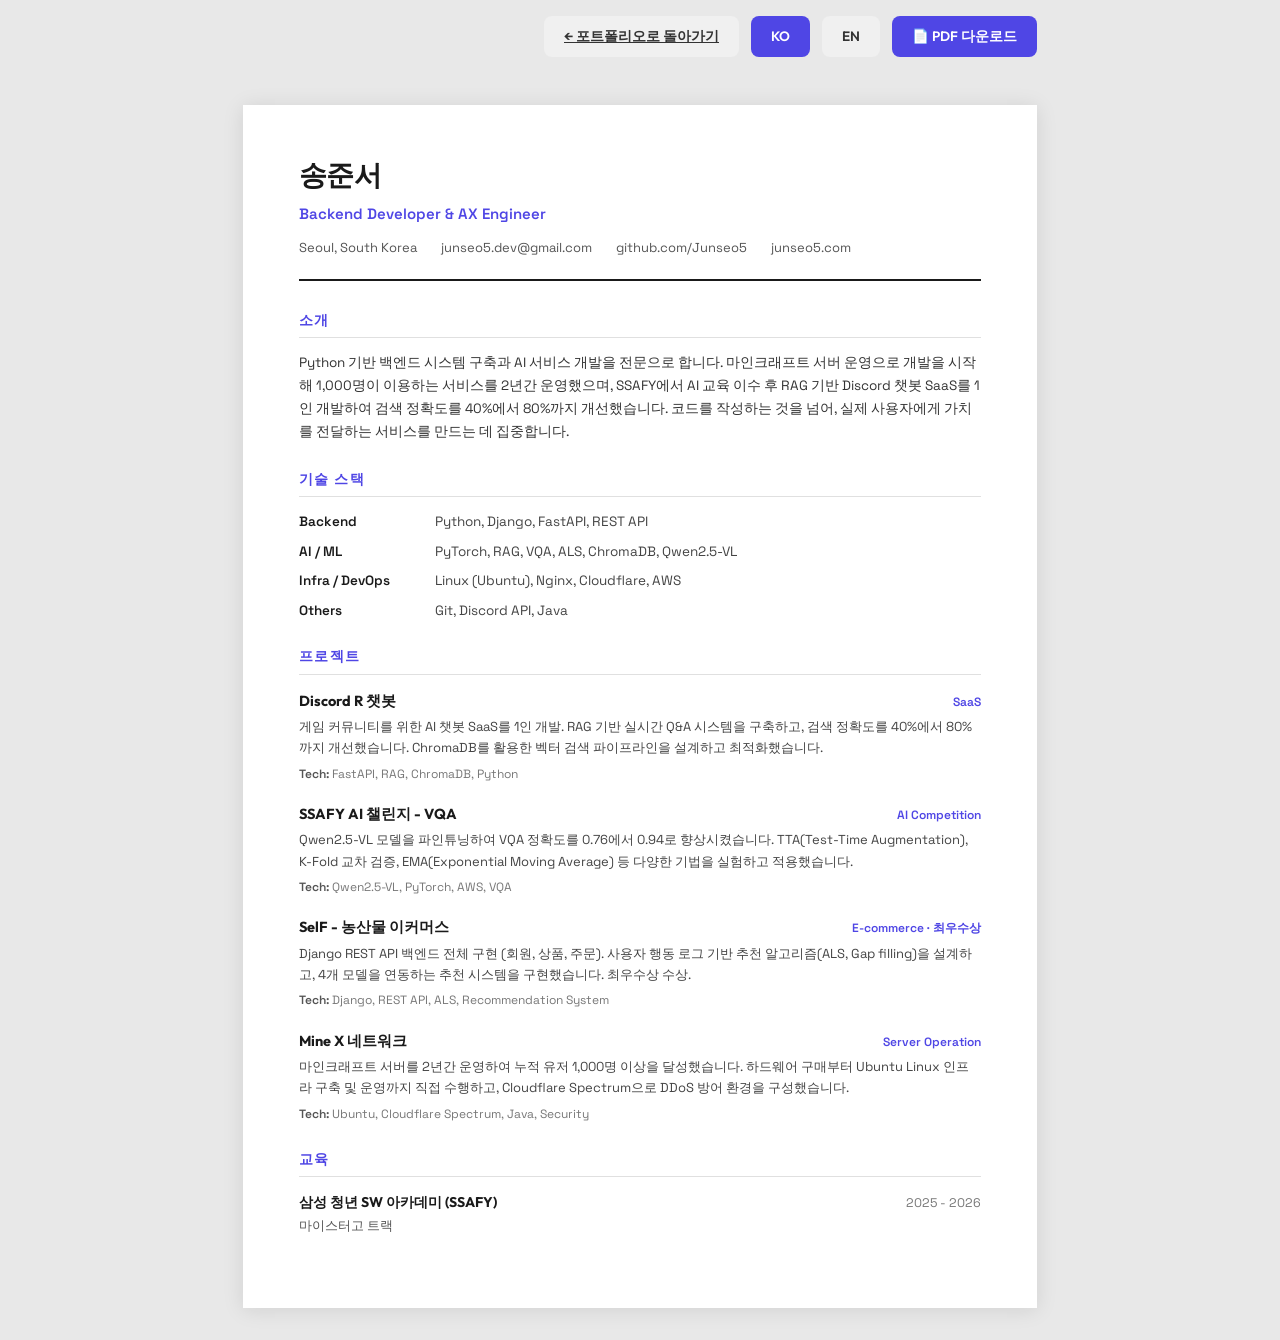
==== resume.html @ 919096f7 "feat(resume): 이력서 다운로드 페이지 및 버튼 추가 - A4 문서 형태의 이력서 페이지 (resume.html) 추가 - 한국어/영어 전환 및 PDF 인쇄 최적화 지원 " ====
<!DOCTYPE html>
<html lang="ko">
<head>
    <meta charset="UTF-8">
    <meta name="viewport" content="width=device-width, initial-scale=1.0">
    <title>송준서 | 이력서</title>
    <link rel="preconnect" href="https://fonts.googleapis.com">
    <link rel="preconnect" href="https://fonts.gstatic.com" crossorigin>
    <link href="https://fonts.googleapis.com/css2?family=Outfit:wght@400;600;700;800&family=Space+Grotesk:wght@400;500;600&display=swap" rel="stylesheet">
    <style>
        /* 이력서 문서 스타일 */
        *, *::before, *::after {
            margin: 0;
            padding: 0;
            box-sizing: border-box;
        }

        body {
            font-family: 'Space Grotesk', sans-serif;
            color: #1a1a1a;
            background: #e8e8e8;
            line-height: 1.6;
            -webkit-font-smoothing: antialiased;
        }

        h1, h2, h3 {
            font-family: 'Outfit', sans-serif;
        }

        /* 문서 컨테이너 - A4 비율 */
        .document {
            max-width: 794px;
            margin: 2rem auto;
            background: #fff;
            box-shadow: 0 2px 20px rgba(0,0,0,0.1);
            padding: 48px 56px;
        }

        /* 상단 액션 바 */
        .action-bar {
            max-width: 794px;
            margin: 0 auto 0;
            padding: 1rem 0;
            display: flex;
            justify-content: flex-end;
            gap: 0.75rem;
        }

        .action-btn {
            display: inline-flex;
            align-items: center;
            gap: 0.5rem;
            padding: 0.6rem 1.25rem;
            border: none;
            border-radius: 8px;
            font-family: 'Outfit', sans-serif;
            font-weight: 600;
            font-size: 0.85rem;
            cursor: pointer;
            transition: all 0.2s;
        }

        .btn-download {
            background: #4f46e5;
            color: #fff;
        }

        .btn-download:hover {
            background: #4338ca;
        }

        .btn-back {
            background: #f0f0f0;
            color: #333;
        }

        .btn-back:hover {
            background: #e0e0e0;
        }

        .btn-lang {
            background: #f0f0f0;
            color: #333;
        }

        .btn-lang:hover {
            background: #e0e0e0;
        }

        .btn-lang.active {
            background: #4f46e5;
            color: #fff;
        }

        /* 헤더 영역 */
        .resume-header {
            border-bottom: 2px solid #1a1a1a;
            padding-bottom: 20px;
            margin-bottom: 28px;
        }

        .resume-name {
            font-size: 28px;
            font-weight: 800;
            letter-spacing: -0.02em;
            margin-bottom: 4px;
        }

        .resume-role {
            font-size: 15px;
            font-weight: 600;
            color: #4f46e5;
            margin-bottom: 12px;
        }

        .resume-contact {
            display: flex;
            flex-wrap: wrap;
            gap: 8px 24px;
            font-size: 13px;
            color: #555;
        }

        .resume-contact a {
            color: #555;
            text-decoration: none;
        }

        .resume-contact a:hover {
            color: #4f46e5;
        }

        /* 섹션 스타일 */
        .resume-section {
            margin-bottom: 24px;
        }

        .resume-section-title {
            font-size: 14px;
            font-weight: 700;
            text-transform: uppercase;
            letter-spacing: 0.1em;
            color: #4f46e5;
            border-bottom: 1px solid #e0e0e0;
            padding-bottom: 6px;
            margin-bottom: 14px;
        }

        /* 소개 */
        .resume-summary p {
            font-size: 13.5px;
            color: #333;
            line-height: 1.7;
        }

        /* 기술 스택 */
        .resume-skills-grid {
            display: grid;
            grid-template-columns: 120px 1fr;
            gap: 8px 16px;
            font-size: 13.5px;
        }

        .resume-skill-category {
            font-weight: 600;
            color: #1a1a1a;
        }

        .resume-skill-items {
            color: #444;
        }

        /* 프로젝트 */
        .resume-project {
            margin-bottom: 18px;
        }

        .resume-project:last-child {
            margin-bottom: 0;
        }

        .resume-project-header {
            display: flex;
            justify-content: space-between;
            align-items: baseline;
            margin-bottom: 4px;
        }

        .resume-project-title {
            font-size: 14.5px;
            font-weight: 700;
            color: #1a1a1a;
        }

        .resume-project-type {
            font-size: 12px;
            font-weight: 600;
            color: #4f46e5;
        }

        .resume-project-desc {
            font-size: 13px;
            color: #444;
            line-height: 1.65;
            margin-bottom: 6px;
        }

        .resume-project-tech {
            font-size: 12px;
            color: #777;
        }

        .resume-project-tech strong {
            color: #555;
            font-weight: 600;
        }

        /* 경험/교육 */
        .resume-item {
            margin-bottom: 14px;
        }

        .resume-item:last-child {
            margin-bottom: 0;
        }

        .resume-item-header {
            display: flex;
            justify-content: space-between;
            align-items: baseline;
            margin-bottom: 2px;
        }

        .resume-item-title {
            font-size: 14px;
            font-weight: 700;
            color: #1a1a1a;
        }

        .resume-item-date {
            font-size: 12.5px;
            color: #777;
            white-space: nowrap;
        }

        .resume-item-sub {
            font-size: 13px;
            color: #555;
            margin-bottom: 4px;
        }

        .resume-item-desc {
            font-size: 13px;
            color: #444;
            line-height: 1.6;
        }

        .resume-item-desc li {
            list-style: none;
            padding-left: 14px;
            position: relative;
        }

        .resume-item-desc li::before {
            content: '\2022';
            position: absolute;
            left: 0;
            color: #999;
        }

        /* 인쇄 스타일 */
        @media print {
            body {
                background: #fff;
            }

            .action-bar {
                display: none !important;
            }

            .document {
                margin: 0;
                padding: 40px 48px;
                box-shadow: none;
                max-width: none;
            }

            .resume-section {
                break-inside: avoid;
            }

            .resume-project {
                break-inside: avoid;
            }

            a {
                color: inherit !important;
            }

            @page {
                size: A4;
                margin: 12mm 8mm;
            }
        }

        /* 모바일 반응형 */
        @media (max-width: 600px) {
            .document {
                margin: 0;
                padding: 24px 20px;
                box-shadow: none;
            }

            .action-bar {
                padding: 0.75rem 20px;
                flex-wrap: wrap;
            }

            .resume-contact {
                flex-direction: column;
                gap: 4px;
            }

            .resume-skills-grid {
                grid-template-columns: 1fr;
                gap: 4px;
            }

            .resume-project-header {
                flex-direction: column;
                gap: 2px;
            }

            .resume-item-header {
                flex-direction: column;
                gap: 2px;
            }
        }

        /* 언어 전환 */
        [data-lang-content="en"] { display: none; }
        [data-lang-content="ko"] { display: block; }
        span[data-lang-content="ko"],
        a[data-lang-content="ko"] { display: inline; }
        span[data-lang-content="en"],
        a[data-lang-content="en"] { display: none; }

        body.lang-en [data-lang-content="en"] { display: block; }
        body.lang-en [data-lang-content="ko"] { display: none; }
        body.lang-en span[data-lang-content="en"],
        body.lang-en a[data-lang-content="en"] { display: inline; }
        body.lang-en span[data-lang-content="ko"],
        body.lang-en a[data-lang-content="ko"] { display: none; }
    </style>
</head>
<body>
    <!-- 액션 바 (인쇄 시 숨김) -->
    <div class="action-bar">
        <a href="./index.html" class="action-btn btn-back" id="backBtn">
            <span data-lang-content="ko">&#8592; 포트폴리오로 돌아가기</span>
            <span data-lang-content="en">&#8592; Back to Portfolio</span>
        </a>
        <button class="action-btn btn-lang" id="langKo" onclick="setLang('ko')">KO</button>
        <button class="action-btn btn-lang" id="langEn" onclick="setLang('en')">EN</button>
        <button class="action-btn btn-download" onclick="window.print()">
            <span data-lang-content="ko">&#128196; PDF 다운로드</span>
            <span data-lang-content="en">&#128196; Download PDF</span>
        </button>
    </div>

    <div class="document">
        <!-- 헤더 -->
        <header class="resume-header">
            <h1 class="resume-name">
                <span data-lang-content="ko">송준서</span>
                <span data-lang-content="en">Junseo Song</span>
            </h1>
            <p class="resume-role">Backend Developer & AX Engineer</p>
            <div class="resume-contact">
                <span>Seoul, South Korea</span>
                <a href="mailto:junseo5.dev@gmail.com">junseo5.dev@gmail.com</a>
                <a href="https://github.com/Junseo5" target="_blank" rel="noopener noreferrer">github.com/Junseo5</a>
                <a href="https://junseo5.com" target="_blank" rel="noopener noreferrer">junseo5.com</a>
            </div>
        </header>

        <!-- 소개 -->
        <section class="resume-section">
            <h2 class="resume-section-title">
                <span data-lang-content="ko">소개</span>
                <span data-lang-content="en">Summary</span>
            </h2>
            <div class="resume-summary">
                <p data-lang-content="ko">
                    Python 기반 백엔드 시스템 구축과 AI 서비스 개발을 전문으로 합니다. 마인크래프트 서버 운영으로 개발을 시작해 1,000명이 이용하는 서비스를 2년간 운영했으며, SSAFY에서 AI 교육 이수 후 RAG 기반 Discord 챗봇 SaaS를 1인 개발하여 검색 정확도를 40%에서 80%까지 개선했습니다. 코드를 작성하는 것을 넘어, 실제 사용자에게 가치를 전달하는 서비스를 만드는 데 집중합니다.
                </p>
                <p data-lang-content="en">
                    I specialize in building Python backend systems and AI-powered services. I started coding by running a Minecraft server that grew to over 1,000 users across two years. After completing an AI curriculum at SSAFY, I built a RAG-based Discord chatbot SaaS as a solo developer, improving search accuracy from 40% to 80%. I focus not just on writing code, but on shipping services that deliver real value to users.
                </p>
            </div>
        </section>

        <!-- 기술 스택 -->
        <section class="resume-section">
            <h2 class="resume-section-title">
                <span data-lang-content="ko">기술 스택</span>
                <span data-lang-content="en">Skills</span>
            </h2>
            <div class="resume-skills-grid">
                <span class="resume-skill-category">Backend</span>
                <span class="resume-skill-items">Python, Django, FastAPI, REST API</span>

                <span class="resume-skill-category">AI / ML</span>
                <span class="resume-skill-items">PyTorch, RAG, VQA, ALS, ChromaDB, Qwen2.5-VL</span>

                <span class="resume-skill-category">Infra / DevOps</span>
                <span class="resume-skill-items">Linux (Ubuntu), Nginx, Cloudflare, AWS</span>

                <span class="resume-skill-category">Others</span>
                <span class="resume-skill-items">Git, Discord API, Java</span>
            </div>
        </section>

        <!-- 프로젝트 -->
        <section class="resume-section">
            <h2 class="resume-section-title">
                <span data-lang-content="ko">프로젝트</span>
                <span data-lang-content="en">Projects</span>
            </h2>

            <!-- Discord R 챗봇 -->
            <div class="resume-project">
                <div class="resume-project-header">
                    <h3 class="resume-project-title">
                        <span data-lang-content="ko">Discord R 챗봇</span>
                        <span data-lang-content="en">Discord R Chatbot</span>
                    </h3>
                    <span class="resume-project-type">SaaS</span>
                </div>
                <p class="resume-project-desc" data-lang-content="ko">
                    게임 커뮤니티를 위한 AI 챗봇 SaaS를 1인 개발. RAG 기반 실시간 Q&A 시스템을 구축하고, 검색 정확도를 40%에서 80%까지 개선했습니다. ChromaDB를 활용한 벡터 검색 파이프라인을 설계하고 최적화했습니다.
                </p>
                <p class="resume-project-desc" data-lang-content="en">
                    Solo-developed an AI chatbot SaaS for game communities. Built a RAG-based real-time Q&A system and improved search accuracy from 40% to 80%. Designed and optimized a vector search pipeline using ChromaDB.
                </p>
                <p class="resume-project-tech"><strong>Tech:</strong> FastAPI, RAG, ChromaDB, Python</p>
            </div>

            <!-- SSAFY AI 챌린지 -->
            <div class="resume-project">
                <div class="resume-project-header">
                    <h3 class="resume-project-title">
                        <span data-lang-content="ko">SSAFY AI 챌린지 - VQA</span>
                        <span data-lang-content="en">SSAFY AI Challenge - VQA</span>
                    </h3>
                    <span class="resume-project-type">AI Competition</span>
                </div>
                <p class="resume-project-desc" data-lang-content="ko">
                    Qwen2.5-VL 모델을 파인튜닝하여 VQA 정확도를 0.76에서 0.94로 향상시켰습니다. TTA(Test-Time Augmentation), K-Fold 교차 검증, EMA(Exponential Moving Average) 등 다양한 기법을 실험하고 적용했습니다.
                </p>
                <p class="resume-project-desc" data-lang-content="en">
                    Improved VQA accuracy from 0.76 to 0.94 by fine-tuning Qwen2.5-VL. Experimented with TTA, K-Fold cross-validation, EMA, and various other techniques.
                </p>
                <p class="resume-project-tech"><strong>Tech:</strong> Qwen2.5-VL, PyTorch, AWS, VQA</p>
            </div>

            <!-- SelF -->
            <div class="resume-project">
                <div class="resume-project-header">
                    <h3 class="resume-project-title">
                        <span data-lang-content="ko">SelF - 농산물 이커머스</span>
                        <span data-lang-content="en">SelF - Agricultural E-commerce</span>
                    </h3>
                    <span class="resume-project-type">E-commerce · 최우수상</span>
                </div>
                <p class="resume-project-desc" data-lang-content="ko">
                    Django REST API 백엔드 전체 구현 (회원, 상품, 주문). 사용자 행동 로그 기반 추천 알고리즘(ALS, Gap filling)을 설계하고, 4개 모델을 연동하는 추천 시스템을 구현했습니다. 최우수상 수상.
                </p>
                <p class="resume-project-desc" data-lang-content="en">
                    Implemented the entire Django REST API backend (members, products, orders). Designed recommendation algorithms (ALS, Gap filling) based on user behavior logs and built a system integrating 4 recommendation models. Awarded Grand Prize.
                </p>
                <p class="resume-project-tech"><strong>Tech:</strong> Django, REST API, ALS, Recommendation System</p>
            </div>

            <!-- Mine X -->
            <div class="resume-project">
                <div class="resume-project-header">
                    <h3 class="resume-project-title">
                        <span data-lang-content="ko">Mine X 네트워크</span>
                        <span data-lang-content="en">Mine X Network</span>
                    </h3>
                    <span class="resume-project-type">Server Operation</span>
                </div>
                <p class="resume-project-desc" data-lang-content="ko">
                    마인크래프트 서버를 2년간 운영하여 누적 유저 1,000명 이상을 달성했습니다. 하드웨어 구매부터 Ubuntu Linux 인프라 구축 및 운영까지 직접 수행하고, Cloudflare Spectrum으로 DDoS 방어 환경을 구성했습니다.
                </p>
                <p class="resume-project-desc" data-lang-content="en">
                    Operated a Minecraft server for 2 years with 1,000+ cumulative users. Managed everything from hardware procurement to Ubuntu Linux infrastructure setup, and configured DDoS protection using Cloudflare Spectrum.
                </p>
                <p class="resume-project-tech"><strong>Tech:</strong> Ubuntu, Cloudflare Spectrum, Java, Security</p>
            </div>
        </section>

        <!-- 교육 -->
        <section class="resume-section">
            <h2 class="resume-section-title">
                <span data-lang-content="ko">교육</span>
                <span data-lang-content="en">Education</span>
            </h2>
            <div class="resume-item">
                <div class="resume-item-header">
                    <h3 class="resume-item-title">
                        <span data-lang-content="ko">삼성 청년 SW 아카데미 (SSAFY)</span>
                        <span data-lang-content="en">Samsung Software Academy For Youth (SSAFY)</span>
                    </h3>
                    <span class="resume-item-date">2025 - 2026</span>
                </div>
                <p class="resume-item-sub" data-lang-content="ko">마이스터고 트랙</p>
                <p class="resume-item-sub" data-lang-content="en">Meister High School Track</p>
            </div>
        </section>
    </div>

    <script>
        // 언어 설정
        function setLang(lang) {
            if (lang === 'en') {
                document.body.classList.add('lang-en');
                document.documentElement.setAttribute('lang', 'en');
                document.title = 'Junseo Song | Resume';
            } else {
                document.body.classList.remove('lang-en');
                document.documentElement.setAttribute('lang', 'ko');
                document.title = '송준서 | 이력서';
            }
            // 버튼 활성 상태 업데이트
            document.getElementById('langKo').classList.toggle('active', lang === 'ko');
            document.getElementById('langEn').classList.toggle('active', lang === 'en');
            // 설정 저장
            localStorage.setItem('resumeLang', lang);
        }

        // 초기화
        (function() {
            // 포트폴리오 사이트의 언어 설정 또는 URL 파라미터 우선
            var params = new URLSearchParams(window.location.search);
            var lang = params.get('lang') || localStorage.getItem('preferredLanguage') || localStorage.getItem('resumeLang') || 'ko';
            setLang(lang);

            // ?print=true 파라미터가 있으면 자동으로 인쇄 다이얼로그 열기
            if (params.get('print') === 'true') {
                setTimeout(function() { window.print(); }, 500);
            }
        })();
    </script>
</body>
</html>
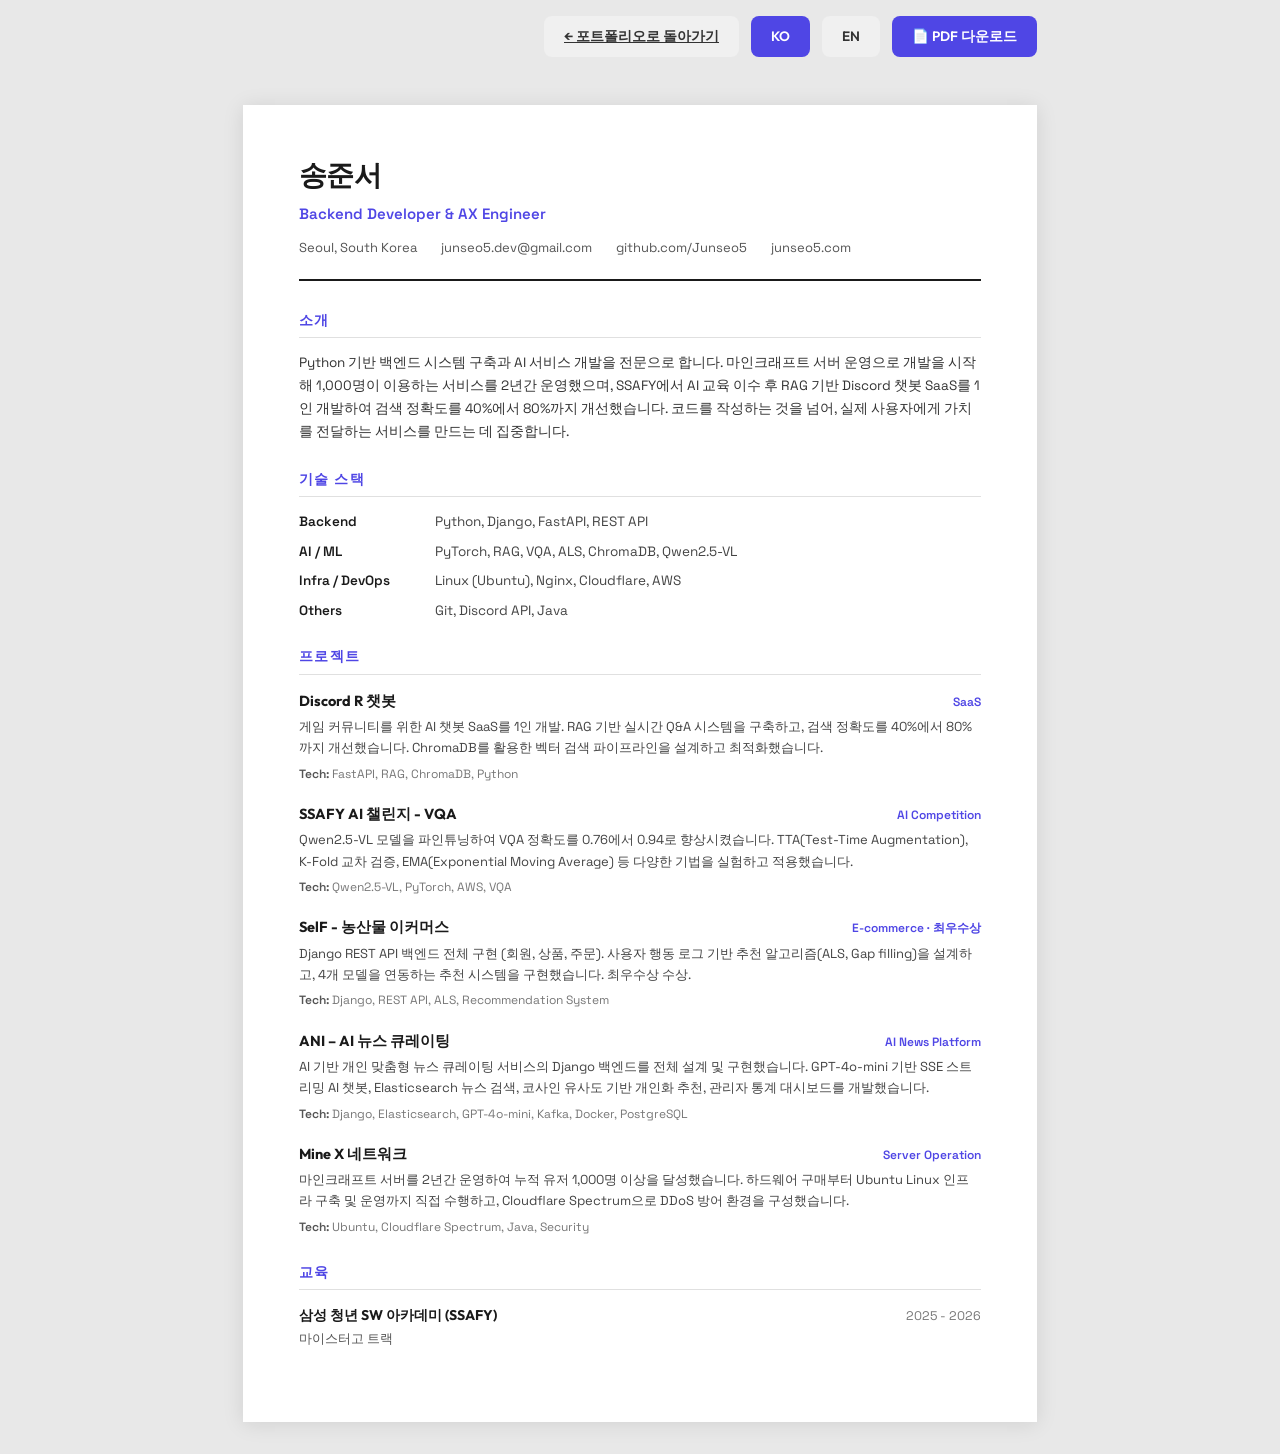
==== commit a1381dbc: "feat(project): ANI 뉴스 큐레이팅 프로젝트 추가 - ANI 프로젝트 카드 추가 (Django, Elasticsearch, GPT-4o-mini, Kafka) - 상세" ====
--- a/resume.html
+++ b/resume.html
@@ -482,6 +482,24 @@
                 <p class="resume-project-tech"><strong>Tech:</strong> Django, REST API, ALS, Recommendation System</p>
             </div>
 
+            <!-- ANI -->
+            <div class="resume-project">
+                <div class="resume-project-header">
+                    <h3 class="resume-project-title">
+                        <span data-lang-content="ko">ANI – AI 뉴스 큐레이팅</span>
+                        <span data-lang-content="en">ANI – AI News Curation</span>
+                    </h3>
+                    <span class="resume-project-type">AI News Platform</span>
+                </div>
+                <p class="resume-project-desc" data-lang-content="ko">
+                    AI 기반 개인 맞춤형 뉴스 큐레이팅 서비스의 Django 백엔드를 전체 설계 및 구현했습니다. GPT-4o-mini 기반 SSE 스트리밍 AI 챗봇, Elasticsearch 뉴스 검색, 코사인 유사도 기반 개인화 추천, 관리자 통계 대시보드를 개발했습니다.
+                </p>
+                <p class="resume-project-desc" data-lang-content="en">
+                    Designed and implemented the entire Django backend for an AI-powered personalized news curation service. Developed GPT-4o-mini SSE streaming chatbot, Elasticsearch news search, cosine similarity-based personalized recommendations, and admin statistics dashboard.
+                </p>
+                <p class="resume-project-tech"><strong>Tech:</strong> Django, Elasticsearch, GPT-4o-mini, Kafka, Docker, PostgreSQL</p>
+            </div>
+
             <!-- Mine X -->
             <div class="resume-project">
                 <div class="resume-project-header">
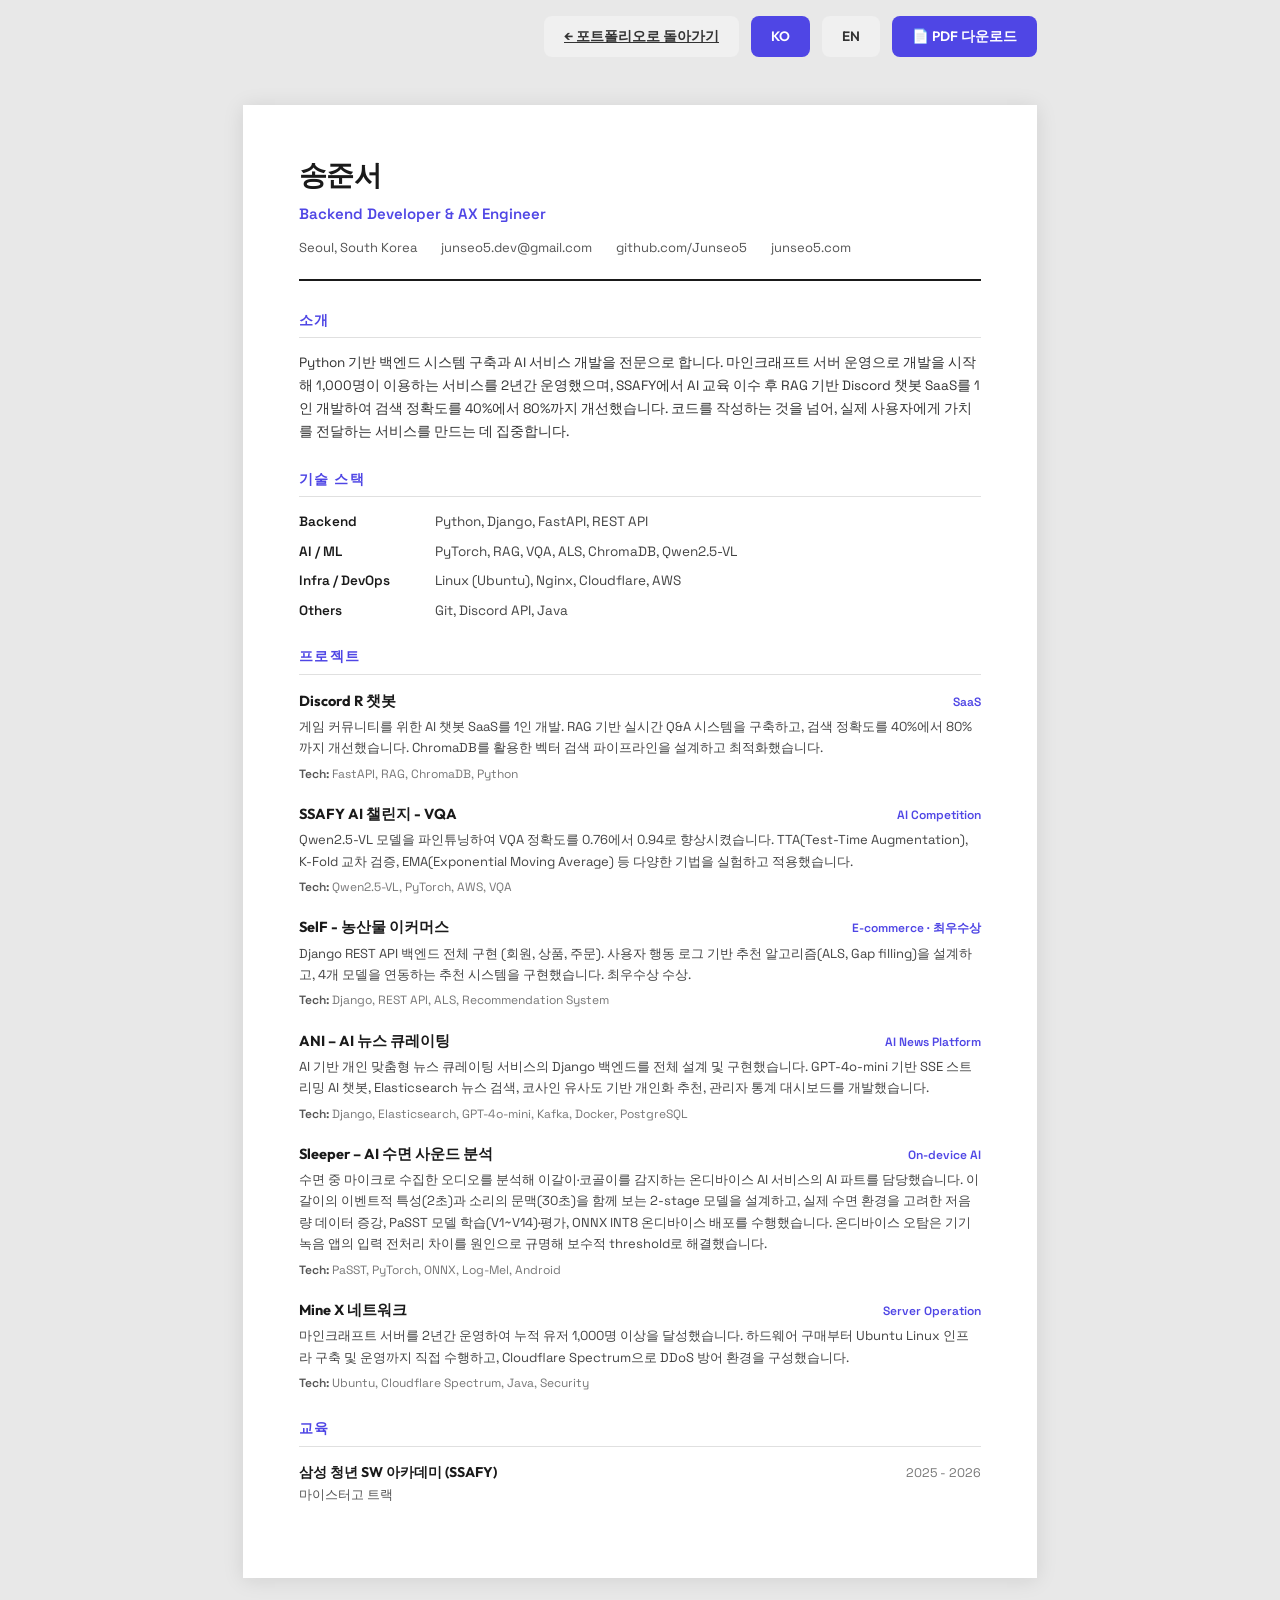
==== commit 22ed1cbf: "feat(resume): 포트폴리오(PDF)에 Sleeper AI 프로젝트 추가 - index.html과 동일하게 이력서 프로젝트 섹션에 Sleeper 항목 추가 (ANI 뒤) -" ====
--- a/resume.html
+++ b/resume.html
@@ -500,6 +500,24 @@
                 <p class="resume-project-tech"><strong>Tech:</strong> Django, Elasticsearch, GPT-4o-mini, Kafka, Docker, PostgreSQL</p>
             </div>
 
+            <!-- Sleeper -->
+            <div class="resume-project">
+                <div class="resume-project-header">
+                    <h3 class="resume-project-title">
+                        <span data-lang-content="ko">Sleeper – AI 수면 사운드 분석</span>
+                        <span data-lang-content="en">Sleeper – AI Sleep Sound Analysis</span>
+                    </h3>
+                    <span class="resume-project-type">On-device AI</span>
+                </div>
+                <p class="resume-project-desc" data-lang-content="ko">
+                    수면 중 마이크로 수집한 오디오를 분석해 이갈이·코골이를 감지하는 온디바이스 AI 서비스의 AI 파트를 담당했습니다. 이갈이의 이벤트적 특성(2초)과 소리의 문맥(30초)을 함께 보는 2-stage 모델을 설계하고, 실제 수면 환경을 고려한 저음량 데이터 증강, PaSST 모델 학습(V1~V14)·평가, ONNX INT8 온디바이스 배포를 수행했습니다. 온디바이스 오탐은 기기 녹음 앱의 입력 전처리 차이를 원인으로 규명해 보수적 threshold로 해결했습니다.
+                </p>
+                <p class="resume-project-desc" data-lang-content="en">
+                    Led the AI part of an on-device AI service that analyzes microphone audio during sleep to detect bruxism and snoring. Designed a two-stage model capturing both the event-like nature of bruxism (2s) and the sound's context (30s), performed low-volume data augmentation reflecting real sleep conditions, trained and evaluated PaSST models (V1–V14), and deployed on-device via ONNX INT8. Diagnosed on-device false positives as a mismatch from the recording app's input preprocessing and resolved them with conservative thresholds.
+                </p>
+                <p class="resume-project-tech"><strong>Tech:</strong> PaSST, PyTorch, ONNX, Log-Mel, Android</p>
+            </div>
+
             <!-- Mine X -->
             <div class="resume-project">
                 <div class="resume-project-header">
